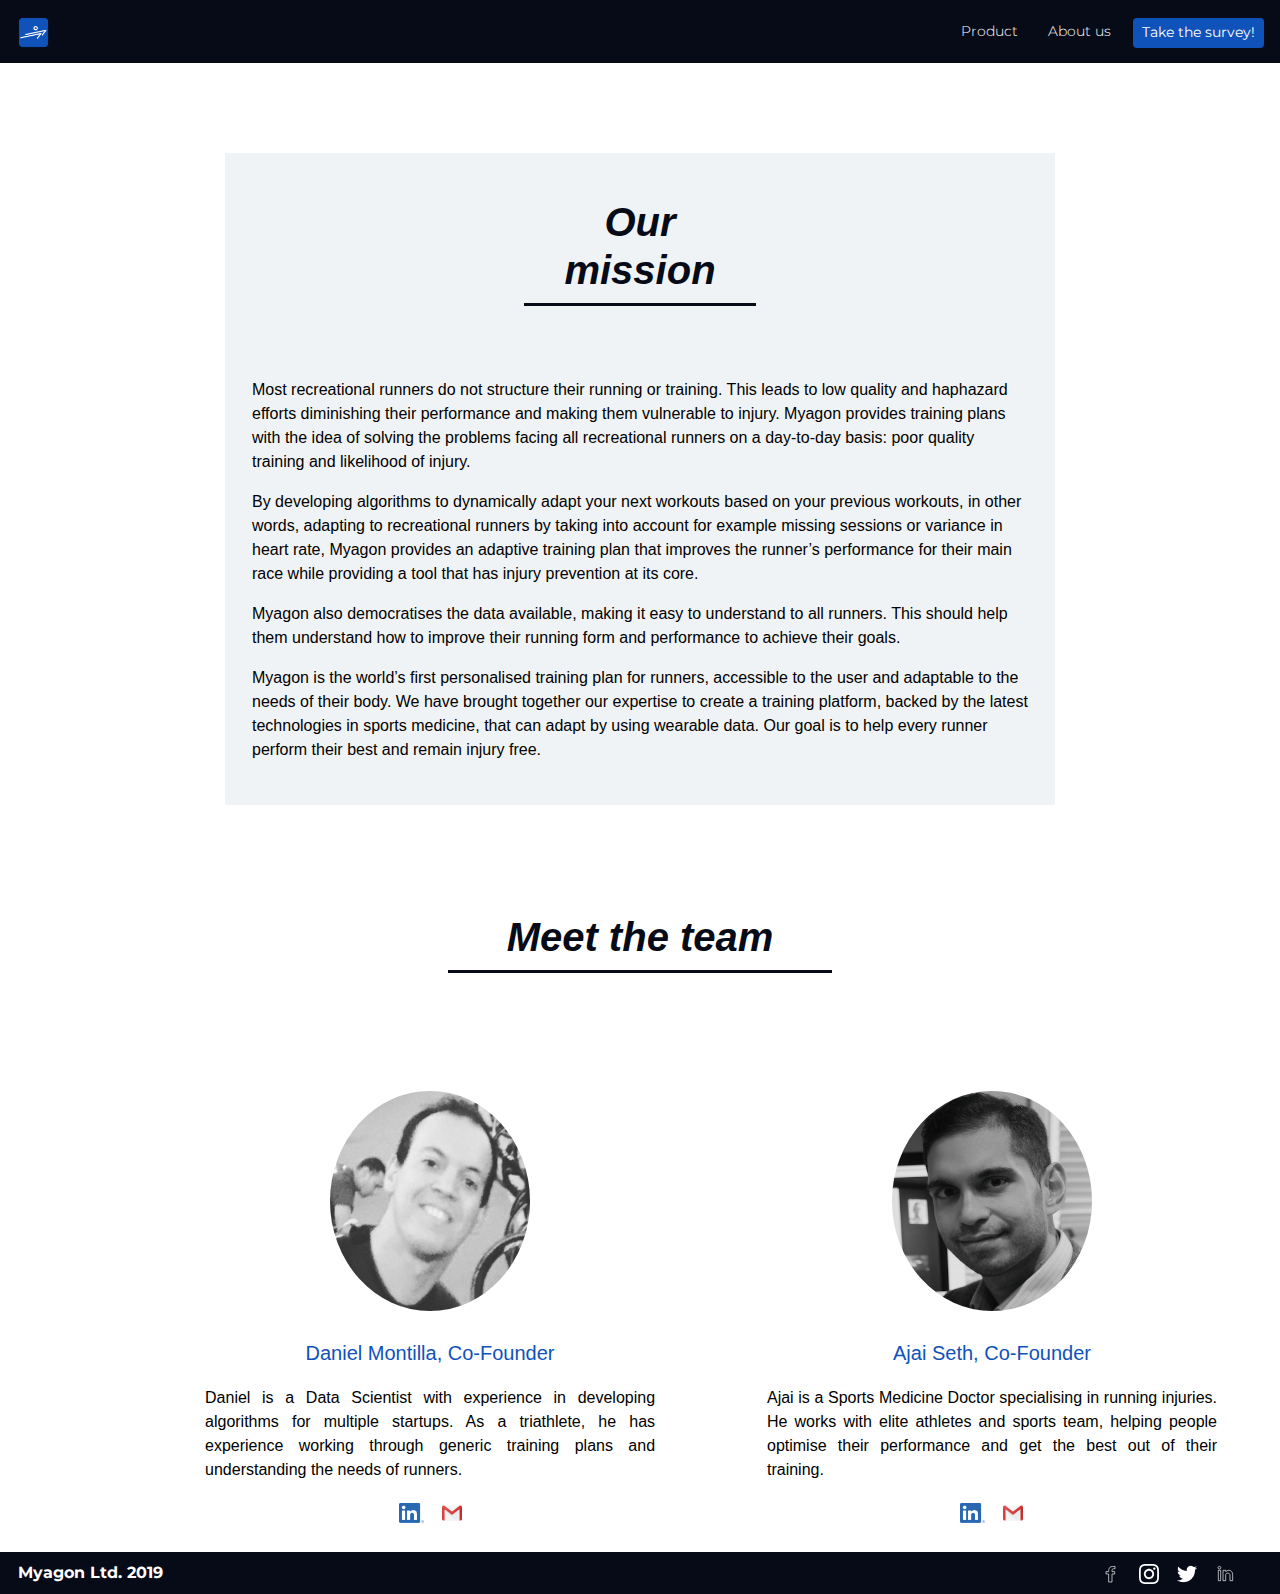
==== about.html @ dfbda368 "landing page v1" ====
<!DOCTYPE html>
<head>
    <meta charset="utf-8">
    <meta name="viewport" content="width=device-width, initial-scale=1">
    <title>Myagon - Your personal trainer</title>
    
    <!-- Global site tag (gtag.js) - Google Analytics -->
    <script async src="https://www.googletagmanager.com/gtag/js?id=UA-163768499-1"></script>
    <script>
    window.dataLayer = window.dataLayer || [];
    function gtag(){dataLayer.push(arguments);}
    gtag('js', new Date());

    gtag('config', 'UA-163768499-1');
    </script>

    <link rel="stylesheet" href="/static/css/styles.css">
    <link rel="stylesheet" href="/static/css/about_styles.css">
    <link rel="stylesheet" href="/static/css/bootstrap.css">
    <link rel="icon" type="image/ico" href="/static/favicon/MYAGON_icon.ico" size="32x32">
    <link href="https://fonts.googleapis.com/css?family=Montserrat&display=swap" rel="stylesheet">
</head>


<body>
    <header>
        <!-- Navbar definition -->
        
        <nav class="navbar navbar-expand-lg"> <!-- Denotes at which point the navigation bar expands from vertical to horizontal. medium screens is anything greater than 768px-->
            <a class="navbar-brand" id="brand-name" href="home.html"><img src="/static/favicon/MYAGON_icon.ico" height="35" width="35"></a> <!-- Website branding (can include logo) -->
            <button class="navbar-toggler navbar-dark" type="button" data-toggle="collapse" data-target="#main-navigation"> <!--  Denotes the toggle button for the collapsed menu. The piece data-toggle="collapse" defines that this will turn to a hamburger menu -->
                <span class="navbar-toggler-icon"></span> <!-- this creates the icon users click on to open the menu on smaller screens. -->
            </button>
            <div class="collapse navbar-collapse" id="main-navigation">
                <div class="navbar-nav">
                    <!-- General info landing page-->
                    <a class="nav-item nav-link" href="#intro">Product</a>
                    <a class="nav-item nav-link" href="about.html">About us</a>
                    <div class="form-row text-center">
                        <div class="col-12">
                            <a class="primary-btn-navbar" href="https://docs.google.com/forms/d/e/1FAIpQLSeyQ9nnLCrqpeifSd_fQcBGYjcGVMeEHm2gJLVse9myTKVlmw/viewform?usp=sf_link" target="_blank">Take the survey!</a>             
                        </div>  
                    </div>
                </div>
            </div>
        </nav>
    </header>

    <main>
        <section class="mission">
            <div class="mission-text">
                <h1 class="section-heading">Our mission</h1>
                <p class="mission-p">Most recreational runners do not structure their running or training. This leads to low quality and haphazard efforts diminishing their performance and making them vulnerable to injury. Myagon provides training plans with the idea of solving the problems facing all recreational runners on a day-to-day basis: poor quality training and likelihood of injury.</p>
                <p class="mission-p">By developing algorithms to dynamically adapt your next workouts based on your previous workouts, in other words, adapting to recreational runners by taking into account for example missing sessions or variance in heart rate, Myagon provides an adaptive training plan that improves the runner’s performance for their main race while providing a tool that has injury prevention at its core.</p>
                <p class="mission-p">Myagon also democratises the data available, making it easy to understand to all runners. This should help them understand how to improve their running form and performance to achieve their goals.</p>
                <p class="mission-p">Myagon is the world’s first personalised training plan for runners, accessible to the user and adaptable to the needs of their body. We have brought together our expertise to create a training platform, backed by the latest technologies in sports medicine, that can adapt by using wearable data. Our goal is to help every runner perform their best and remain injury free.</p>
            </div>
        </section>
        <section class="team">
            <h1 class="section-heading">Meet the team</h1>
            <div class="team-container">
                <div class="core-team">
                    {% load static %}
                    <div class="team-member-box">
                        <div class="flex-item-img"><img class="img-team" src="/static/img/dani-pic.jpg"></div>
                        <div class="flex-item-title">Daniel Montilla, Co-Founder</div>
                        <div class="flex-item-description">Daniel is a Data Scientist with experience in developing algorithms for multiple startups. As a triathlete, he has experience working through generic training plans and understanding the needs of runners.</div>
                        <div class="team-links-box">
                            <div class="social-icon"><a href="https://www.linkedin.com/in/daniel-montilla-navas/" target="_blank"><img class="icon-img-lin" src="/static/img/LI-In-Bug.png" alt="Linkedin profile"></a></div>
                            <div class="social-icon"><a href="mailto:dmontilla@myagon.io" target="_blank"><img class="icon-img-gmail" src="/static/img/logo-gmail-9987.png" alt="email address"></a></div>
                        </div>
                    </div>
                    <div class="team-member-box">
                        <div class="flex-item-img"><img class="img-team" src="/static/img/ajai-profile-pic.png"></div>
                        <div class="flex-item-title">Ajai Seth, Co-Founder</div>
                        <div class="flex-item-description">Ajai is a Sports Medicine Doctor specialising in running injuries. He
                            works with elite athletes and sports team, helping people optimise
                            their performance and get the best out of their training.</div>
                        <div class="team-links-box">
                            <div class="social-icon"><a href="https://www.linkedin.com/in/ajai-seth-02554455/?originalSubdomain=uk" target="_blank"><img class="icon-img-lin" src="/static/img/LI-In-Bug.png" alt="Linkedin profile"></a></div>
                            <div class="social-icon"><a href="mailto:aseth@myagon.io" target="_blank"><img class="icon-img-gmail" src="/static/img/logo-gmail-9987.png" alt="email address"></a></div>
                        </div>
                    </div>
                </div>
            </div>
        </section>
    </main>
    
    <!-- Footer -->
    <footer>
        <div class="footer-container">
            <div class="item-copyright">Myagon Ltd. 2019</div>
            <div class="social-links">
                <div class='social-icon'><a href="https://www.facebook.com/myagonUK" target="_blank"><img class='icon-img' src="/static/img/facebook-icon.svg"></a></div>
                <div class='social-icon'><a href="https://www.instagram.com/myagonuk" target="_blank"><img class='icon-img' src="/static/img/instagram-icon.svg"></a></div>
                <div class='social-icon'><a href="https://twitter.com/myagonUK" target="_blank"><img class='icon-img' src="/static/img/twitter.png"></a></div>
                <div class='social-icon'><a href="https://www.linkedin.com/company/myagon?trk=company_home_typeahead_result" target="_blank"><img class='icon-img' src="/static/img/linkedin-icon.svg"></a></div>
            </div>
        </div>
    </footer>
    <!-- Footer -->
    

    <script src="/static/js/main.js"></script>
    <script src="/static/js/jquery-3.4.1.min.js"></script>
    <script src="/static/js/bootstrap.min.js"></script>
    </body>


</html>
---- static/css/styles.css ----
:root {
  --main-font: 'Montserrat', 'Arial', sans-serif;
  --dark-blue: #070B17;
  --light-grey: #F0F3F5;
  --blue: #3150A5;
  --light-blue: #C7D5F9;
  --black: #000;
  --white: #FFF;
  --pink: #E03B75;
  --teal: #41D1FF;
  --blue-button: #0f52ba;
  --ratio: 9 / 16;
  --margin-top: cal(var()) 
  }

body, html {
  height: 100vh;
}

body {
  font-family: var(--main-font)
}

/* navbar section */
/*--- Navigation bar ---*/
.navbar {
  background-color: var(--dark-blue);
  z-index: 2;
}

#brand-name:hover {
  color: var(--white);
}

.nav-link,
.navbar-brand,
#contactdropdown {
  color: var(--white);
  cursor: pointer;
  font-family: var(--main-font);
  font-style: normal;
  font-weight: 300;
  font-size: 14px;
}

.nav-link {
  margin-right: 1em !important;
}

.nav-link:hover {
  color: var(--white);
}

.navbar-collapse {
  justify-content: flex-end;
}

.dropdown-menu{
  background-color: var(--dark-blue) !important;
}

.dropdown-item {
  font-family: var(--main-font) !important;
  font-size: 14px;
  color: var(--white) !important;
}

.dropdown-item:hover{
  color: var(--blue-5) !important;
}

.primary-btn-navbar {
  display: inline-block;
  margin-top: 0.5vh;
  padding: 0.5vh 1vh 0.5vh 1vh;
  background-color: var(--blue-button);
  color: var(--white);
  border-radius: 4px !important;
  font-size: 14px !important;
  font-family: var(--main-font);
}

.primary-btn-navbar:hover {
  box-shadow: 0px 2px 5px rgba(0, 0, 0, 0.25);
  color: var(--white);
  font-weight: bold;
}

@media screen and (max-width: 768px) {
  .primary-btn-navbar {
    margin-bottom: 1.5vh;
  }
}

/* video section */
.header-video {
  position: relative;
  background-color: var(--dark-blue);
  height: 100vh;
  min-height: 100%;
  width: 100%;
  overflow: hidden;
}

.header-video video {
  position: absolute;
  top: 50%;
  left: 50%;
  min-width: 100%;
  min-height: 100%;
  width: auto;
  height: auto;
  z-index: 0;
  -ms-transform: translateX(-50%) translateY(-50%);
  -moz-transform: translateX(-50%) translateY(-50%);
  -webkit-transform: translateX(-50%) translateY(-50%);
  transform: translateX(-50%) translateY(-50%);
}

.header-video .container {
  position: relative;
  z-index: 2;
}

.header-video .overlay {
  position: absolute;
  top: 0;
  left: 0;
  height: 100%;
  width: 100%;
  background-color: var(--dark-blue);
  opacity: 0.9;
  z-index: 1;
}

@media screen and (max-width: 768px) {
  .show-desktop-video {
    display: none;
  }
}

@media screen and (min-width: 768px) {
  .show-mobile-video {
    display: none;
  }
}

#main-logo {
  margin-top: 10vh;
  height: 180px;
  width: 500px;
}

#header-text {
  margin-top:10vh;
  font-family: var(--main-font);
  font-size: 34px;
  color: var(--white);
}

.primary-btn {
  display: inline-block;
  margin-top: 8vh;
  background-color: var(--white);
  color: var(--blue-button);
  border-radius: 14px !important;
  font-size: 28px !important;
  font-family: var(--main-font);
}

.primary-btn:hover {
  box-shadow: 0px 2px 5px rgba(0, 0, 0, 0.25);
  color: var(--blue-button);
  font-weight: bold;
}

.down-arrow-main {
  margin-top: 15vh;
  height: 50px;
  width: 50px;
}

/* fixing full-screen view for different heights */
@media screen and (max-height: 900px) {
  #main-logo {
    margin-top: 7vh;
  }

  #header-text {
    margin-top:7vh;
  }

  .primary-btn {
    margin-top: 9vh;
    font-size: 18px !important;
  }

  .down-arrow-main {
    margin-top: 12vh;
    height: 50px;
    width: 50px;
  }
  }

@media screen and (max-width: 768px) {
  #main-logo {
    margin-top: 5vh;
    height: 90px;
    width: 250px;
  }
  
  #header-text {
    margin-top: 5vh;
    font-size: 24px;
  }

  .primary-btn {
    margin-top: 9vh;
  }

  .down-arrow-main {
    margin-top: 12vh;
  }
}

/* methodology section */
#intro {
  background-color: var(--light-grey);
}

#methodology-title {
  max-width: 80vh;
  padding-top: 2rem;
  padding-bottom: 1rem;
  text-align: center;
  font-size: 48px;
  margin: 0 auto 1vh auto;
  font-style: italic;
}

.default-full-paragraph {
  margin: 2vh 20vh;
  font-size: 20px;
  font-family: var(--main-font);
  /* font-style: italic; */
}

@media screen and (max-width: 768px) {
  #methodology-title {
    font-size: 28px;
    margin: 0 auto 1rem auto;
    padding-bottom: 0rem;
  }

  .default-full-paragraph {
    margin: 0 3vh;
    font-size: 16px;
  }
}

.metho-container {
  color: #FFF;
  background-color: var(--light-grey);
  padding: 20px 0;
  display: flex;
  justify-content: center;
  flex-wrap: nowrap;
  align-items: center;
}

.metho-description {
  width: 90%;
  display: flex;
  flex-direction: row;
  justify-content: space-evenly;
}

@media screen and (max-width:768px) {
  .metho-description {
    flex-direction: column;
  }
}

.metho-detail-box {
  flex-direction: column;
  justify-content: center;
  margin: 0 5vh 0 5vh;
}

@media screen and (max-width:768px) {
  .metho-detail-box {
    margin: 0 2vh 0 2vh;
  }
}

.flex-item-img {
  margin-top: 2vh;
  display: block;
  text-align: center;
}

.img-description {
  -webkit-transform: scale(0.75); /* Saf3.1+, Chrome */
  -moz-transform: scale(0.75); /* FF3.5+ */
   -ms-transform: scale(0.75); /* IE9 */
    -o-transform: scale(0.75); /* Opera 10.5+ */
       transform: scale(0.75);
          /* IE6–IE9 */
          filter: progid:DXImageTransform.Microsoft.Matrix(M11=0.9999619230641713, M12=-0.008726535498373935, M21=0.008726535498373935, M22=0.9999619230641713,SizingMethod='auto expand');

  height: 220px;
  width: 220px;
        }

.flex-item-title {
  margin-top: 2vh;
  color: var(--dark-blue);
  font-size: 28px;
  text-align: center;
}

.flex-item-description {
  margin-top: 3vh;
  margin-bottom: 2vh;
  color: var(--black);
  font-size: 18px;
  text-align: justify;
}

.metho-button {
  padding-top: 3vh;
  padding-bottom: 5vh;
  text-align: center;
}

.secondary-btn-small {
  display: inline-block;
  margin: 0 auto 0 auto;
  /*margin-top: 10vh;*/ 
  background-color: var(--blue-button);
  color: var(--white);
  border-radius: 14px !important;
  font-size: 18px !important;
  font-style: italic;
  font-family: var(--main-font);
}

.secondary-btn-small:hover {
  /*box-shadow: 0px 2px 5px rgba(0, 0, 0, 0.25);*/
  color: var(--white);
  font-weight: bold;
  font-size: 18px !important;
}

@media screen and (max-width:768px) {

  .flex-item-title {
    margin-top: 1vh;
    font-size: 20px;
    font-weight: bold;
  }
}

/* survey call-to-action */

.survey-container {
  background-color: var(--dark-blue);
  padding: 10vh 10vh 10vh 10vh;
  display: flex;
  justify-content: center;
  flex-wrap: nowrap;
  align-items: center;
}

.survey-flexbox {
  width: 90%;
  display: flex;
  flex-direction: row;
  justify-content: center;
  align-items: center;
}

@media screen and (max-width:768px) {
  .survey-container {
    padding: 2vh;
  }

  .survey-flexbox {
    width: 100%;
  }
}

.secondary-btn {
  display: inline-block;
  /*margin-top: 10vh;*/ 
  background-color: var(--white);
  color: var(--blue-button);
  border-radius: 14px !important;
  font-size: 40px !important;
  font-style: italic;
  font-family: var(--main-font);
}

.secondary-btn:hover {
  /*box-shadow: 0px 2px 5px rgba(0, 0, 0, 0.25);*/
  font-weight: 600;
}

.flexbox-message {
  margin: 2vh 10vh 2vh 10vh;
}

.img-megaphone {
  margin-right: 4vh;
  height: 64px;
  width: 64px;
}

.message-headline {
  font-size: 40px;
  color: var(--white);
  font-weight: bold;
  padding-bottom: 3vh;
  padding-left: 4vh;
}

.message-text {
  font-size: 20px;
  color: var(--white);
}

@media screen and (max-width:768px) {
  .survey-flexbox {
    margin-top: 1vh;
    display: block;
    flex-direction: column;
    text-align: center;
  }

  .flexbox-message {
    margin: 1vh 0 3vh 0;
    padding-bottom: 2vh;
  }

  .img-megaphone {
    height: 50px;
    width: 50px;
  }

  .message-headline {
    font-size: 28px;
  }

  .message-text {
    font-size: 18px;
  }
}

/* Footer */
.footer-container {
  
  padding-top: 1vh;
  padding-bottom: 1vh;
  display: flex;
  justify-content: space-between;
  align-items: center;
  background-color: var(--dark-blue);
}

.item-copyright {
  margin-left: 2vh;
  font-family: var(--main-font);
  font-size: 16px;
  color: var(--white);
  font-weight: bold;
}

.social-links {
  margin-right: 4vh;
  display: flex;
  justify-content: flex-end;
}

.social-icon {
  margin-left: 1vh;
  margin-right: 1vh;
}

.icon-img {
  height: 20px;
  width: 20px;
}
---- static/css/about_styles.css ----
:root {
    --main-font: 'Montserrat', 'Arial', sans-serif;
    --dark-blue: #070B17;
    --light-grey: #F0F3F5;
    --blue: #3150A5;
    --light-blue: #C7D5F9;
    --black: #000;
    --white: #FFF;
    --pink: #E03B75;
    --teal: #41D1FF;
    --blue-button: #0f52ba;
    --ratio: 9 / 16;
    --margin-top: cal(var()) 
    }

/* Global configuration */
  
  body, html {
    height: 100vh;
  }
  
  body {
    font-family: var(--main-font)
  }

  .section-heading {
    max-width: 30%;
    margin: 0 auto 8vh auto;
    padding-top: 2vh;
    padding-bottom: 1vh;
    font-size: 40px;
    font-style: italic;
    font-weight: bold;
    text-align: center;
    color: var(--dark-blue);
    border-bottom: 0.2rem solid var(--dark-blue);
  }

  @media screen and (max-width: 768px) {
    .section-heading {
      max-width: 70%;
      margin-bottom: 3vh;
      font-size: 30px;

    }
  }
  /* Mission section */
  .mission {
    margin: 10vh 25vh 10vh 25vh;
    background-color: var(--light-grey);
    padding: 3vh;
  }

  .mission-text {
    color: var(--black);
  }

  @media screen and (max-width:768px) {
    .mission {
      margin: 5vh 5vh;
    }
  }
  /* Team section */
  .team {
      background-color: var(--white);
  }

  .team-container {
    color: #FFF;
    padding: 10px 0;
    display: flex;
    justify-content: center;
    flex-wrap: nowrap;
    align-items: center;
  }
  
  .core-team {
    margin: 2vh;
    width: 140vh;
    display: flex;
    flex-direction: row;
    justify-content: space-between;
    justify-items: center;
  }
  
  @media screen and (max-width:768px) {
    .core-team {
      flex-direction: column;
      margin-top: 0vh;
    }
  }
  
  .team-member-box {
    flex-direction: column;
    justify-content: space-evenly;
    align-items: center;
    flex: initial;
    width: 60vh;
    padding: 0 5vh 0 5vh;
  }
  
  @media screen and (max-width:768px) {
    .team-member-box {
      margin: 3vh 2vh 0 2vh;
    }
  }
  
  .img-team {
    height: 220px;
    width: 200px;
    text-align: center;
    border-radius: 50%;
  }

  .flex-item-title {
    margin-top: 3vh;
    color: var(--blue-button);
    font-size: 20px;
  }
  
  .flex-item-description {
    margin-top: 2vh;
    margin-bottom: 2vh;
    color: var(--black);
    font-size: 16px;
  }

  @media screen and (max-width:768px) {
    .flex-item-description {
      margin-left: 2vh;
      margin-right: 4vh;
    }  
  }

  .team-links-box {
    display: flex;
    flex-direction: row;
    justify-content: center;
    align-items: center;
    flex: initial;
  }


  .icon-img-lin {
    height: 20px;
    width: 25px;
  }

  .icon-img-gmail {
    height: 20px;
    widows: 20px;
  }
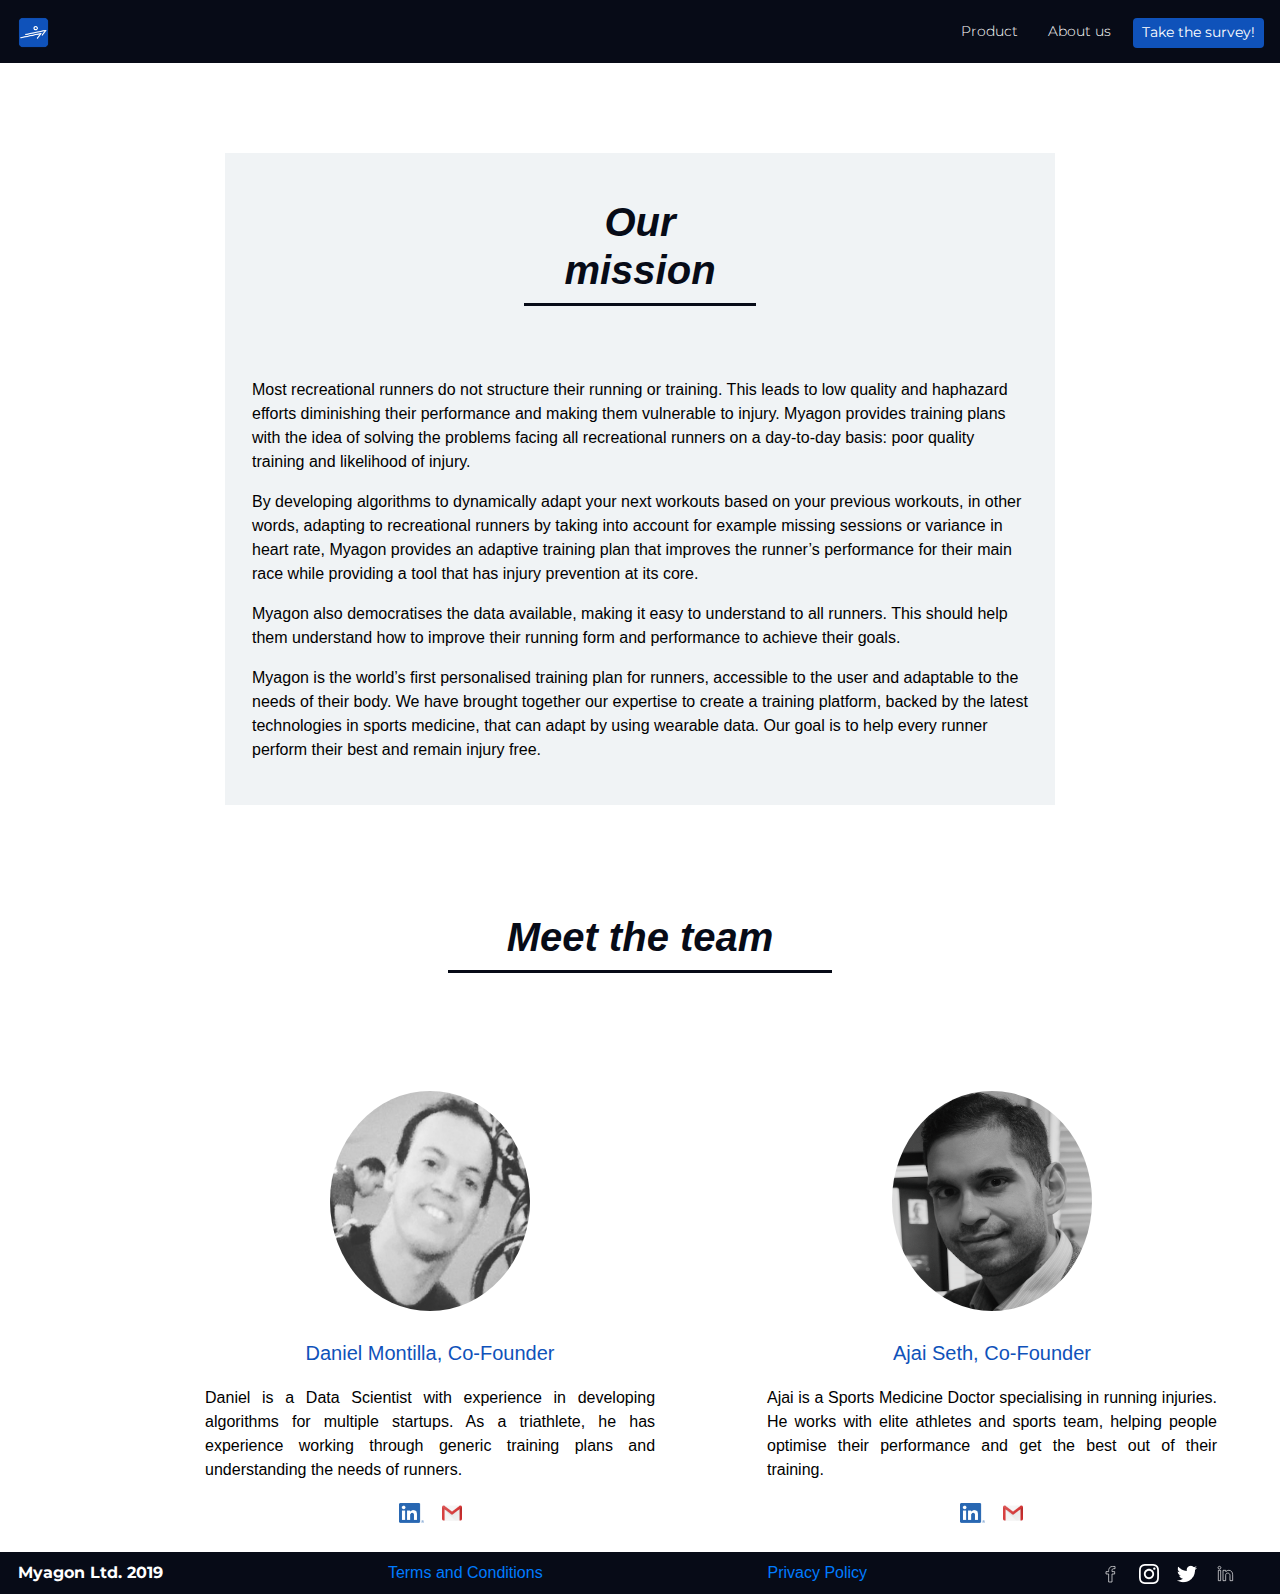
==== commit 71ae01c5: "modified url links" ====
--- a/about.html
+++ b/about.html
@@ -27,14 +27,14 @@
         <!-- Navbar definition -->
         
         <nav class="navbar navbar-expand-lg"> <!-- Denotes at which point the navigation bar expands from vertical to horizontal. medium screens is anything greater than 768px-->
-            <a class="navbar-brand" id="brand-name" href="home.html"><img src="/static/favicon/MYAGON_icon.ico" height="35" width="35"></a> <!-- Website branding (can include logo) -->
+            <a class="navbar-brand" id="brand-name" href="index.html"><img src="/static/favicon/MYAGON_icon.ico" height="35" width="35"></a> <!-- Website branding (can include logo) -->
             <button class="navbar-toggler navbar-dark" type="button" data-toggle="collapse" data-target="#main-navigation"> <!--  Denotes the toggle button for the collapsed menu. The piece data-toggle="collapse" defines that this will turn to a hamburger menu -->
                 <span class="navbar-toggler-icon"></span> <!-- this creates the icon users click on to open the menu on smaller screens. -->
             </button>
             <div class="collapse navbar-collapse" id="main-navigation">
                 <div class="navbar-nav">
                     <!-- General info landing page-->
-                    <a class="nav-item nav-link" href="#intro">Product</a>
+                    <a class="nav-item nav-link" href="index.html#intro">Product</a>
                     <a class="nav-item nav-link" href="about.html">About us</a>
                     <div class="form-row text-center">
                         <div class="col-12">
@@ -90,6 +90,8 @@
     <footer>
         <div class="footer-container">
             <div class="item-copyright">Myagon Ltd. 2019</div>
+            <div class="item-legal"><a class="nav-item nav-link-footer" href="terms-conditions.html">Terms and Conditions</a></div>
+            <div class="item-legal"><a class="nav-item nav-link-footer" href="policy.html">Privacy Policy</a></div>
             <div class="social-links">
                 <div class='social-icon'><a href="https://www.facebook.com/myagonUK" target="_blank"><img class='icon-img' src="/static/img/facebook-icon.svg"></a></div>
                 <div class='social-icon'><a href="https://www.instagram.com/myagonuk" target="_blank"><img class='icon-img' src="/static/img/instagram-icon.svg"></a></div>
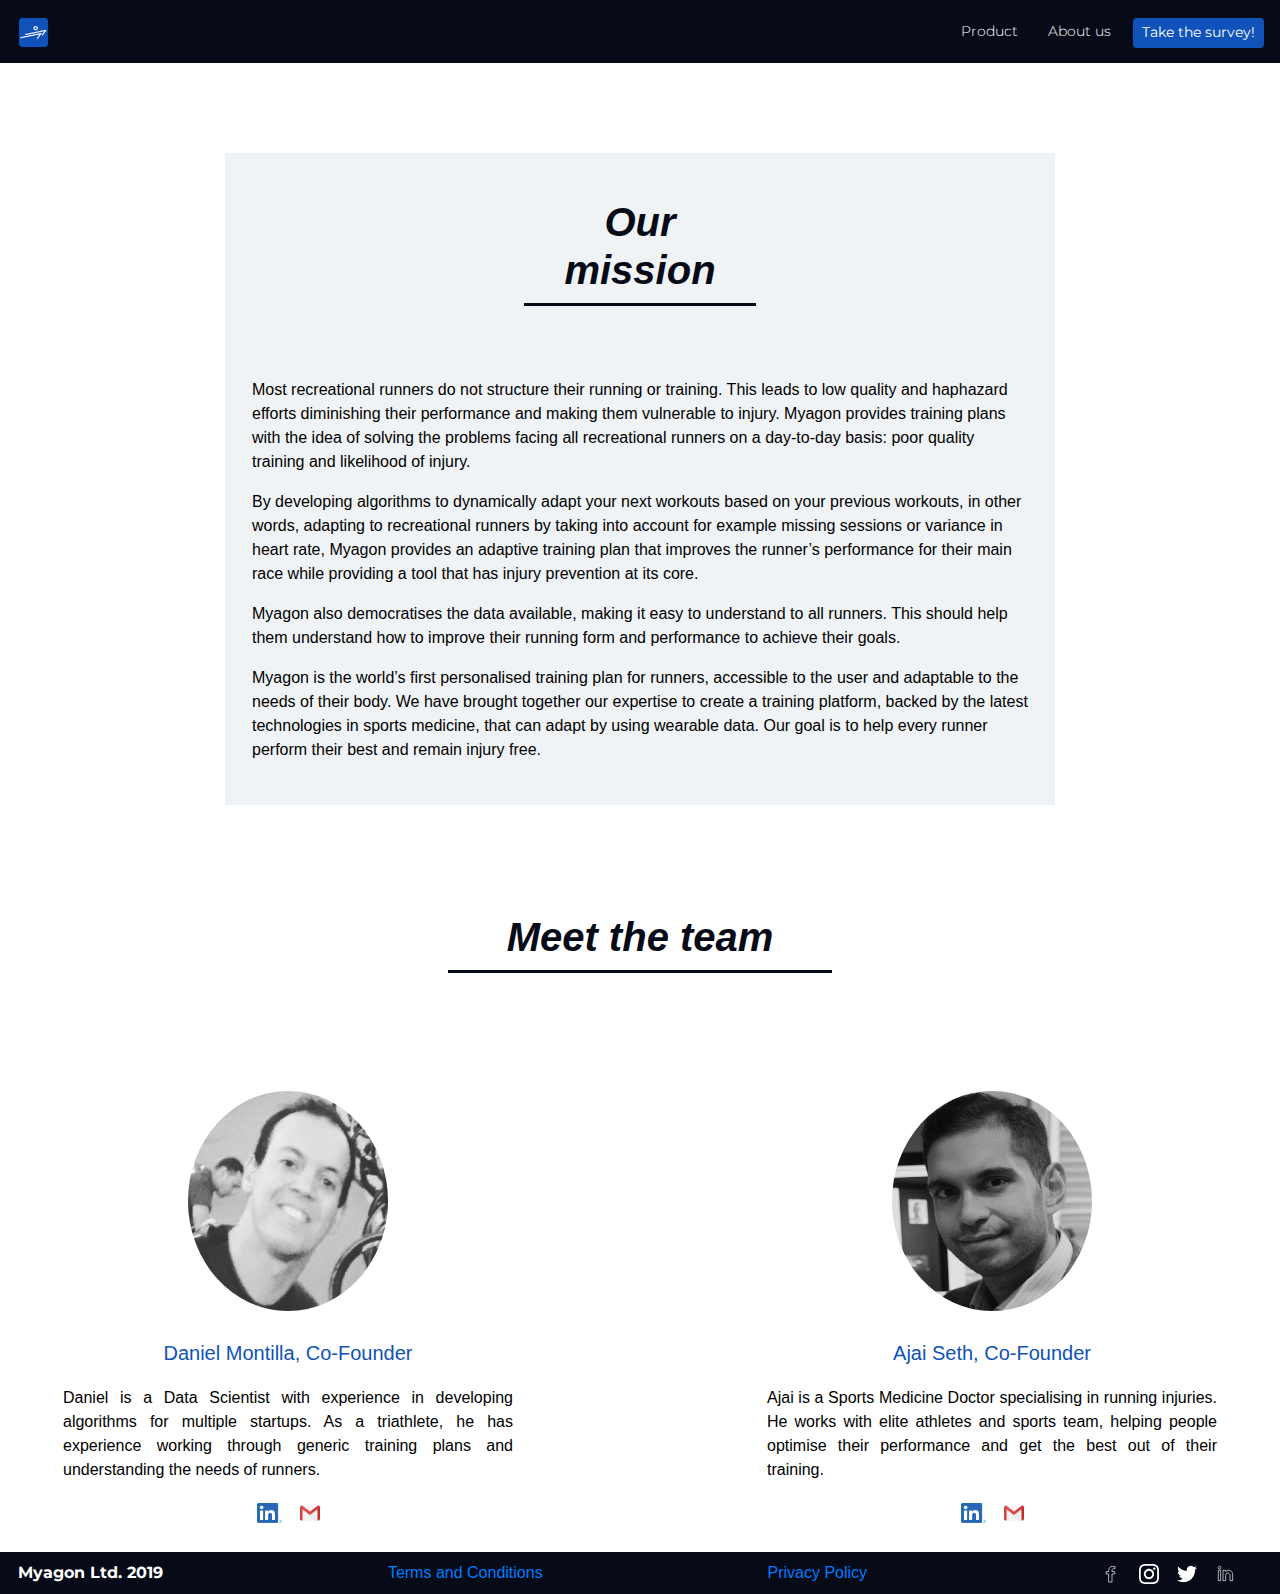
==== commit a8e86889: "modified static files path in html" ====
--- a/about.html
+++ b/about.html
@@ -14,10 +14,10 @@
     gtag('config', 'UA-163768499-1');
     </script>
 
-    <link rel="stylesheet" href="/static/css/styles.css">
-    <link rel="stylesheet" href="/static/css/about_styles.css">
-    <link rel="stylesheet" href="/static/css/bootstrap.css">
-    <link rel="icon" type="image/ico" href="/static/favicon/MYAGON_icon.ico" size="32x32">
+    <link rel="stylesheet" href="static/css/styles.css">
+    <link rel="stylesheet" href="static/css/about_styles.css">
+    <link rel="stylesheet" href="static/css/bootstrap.css">
+    <link rel="icon" type="image/ico" href="static/favicon/MYAGON_icon.ico" size="32x32">
     <link href="https://fonts.googleapis.com/css?family=Montserrat&display=swap" rel="stylesheet">
 </head>
 
@@ -27,7 +27,7 @@
         <!-- Navbar definition -->
         
         <nav class="navbar navbar-expand-lg"> <!-- Denotes at which point the navigation bar expands from vertical to horizontal. medium screens is anything greater than 768px-->
-            <a class="navbar-brand" id="brand-name" href="index.html"><img src="/static/favicon/MYAGON_icon.ico" height="35" width="35"></a> <!-- Website branding (can include logo) -->
+            <a class="navbar-brand" id="brand-name" href="index.html"><img src="static/favicon/MYAGON_icon.ico" height="35" width="35"></a> <!-- Website branding (can include logo) -->
             <button class="navbar-toggler navbar-dark" type="button" data-toggle="collapse" data-target="#main-navigation"> <!--  Denotes the toggle button for the collapsed menu. The piece data-toggle="collapse" defines that this will turn to a hamburger menu -->
                 <span class="navbar-toggler-icon"></span> <!-- this creates the icon users click on to open the menu on smaller screens. -->
             </button>
@@ -60,25 +60,24 @@
             <h1 class="section-heading">Meet the team</h1>
             <div class="team-container">
                 <div class="core-team">
-                    {% load static %}
                     <div class="team-member-box">
-                        <div class="flex-item-img"><img class="img-team" src="/static/img/dani-pic.jpg"></div>
+                        <div class="flex-item-img"><img class="img-team" src="static/img/dani-pic.jpg"></div>
                         <div class="flex-item-title">Daniel Montilla, Co-Founder</div>
                         <div class="flex-item-description">Daniel is a Data Scientist with experience in developing algorithms for multiple startups. As a triathlete, he has experience working through generic training plans and understanding the needs of runners.</div>
                         <div class="team-links-box">
-                            <div class="social-icon"><a href="https://www.linkedin.com/in/daniel-montilla-navas/" target="_blank"><img class="icon-img-lin" src="/static/img/LI-In-Bug.png" alt="Linkedin profile"></a></div>
-                            <div class="social-icon"><a href="mailto:dmontilla@myagon.io" target="_blank"><img class="icon-img-gmail" src="/static/img/logo-gmail-9987.png" alt="email address"></a></div>
+                            <div class="social-icon"><a href="https://www.linkedin.com/in/daniel-montilla-navas/" target="_blank"><img class="icon-img-lin" src="static/img/LI-In-Bug.png" alt="Linkedin profile"></a></div>
+                            <div class="social-icon"><a href="mailto:dmontilla@myagon.io" target="_blank"><img class="icon-img-gmail" src="static/img/logo-gmail-9987.png" alt="email address"></a></div>
                         </div>
                     </div>
                     <div class="team-member-box">
-                        <div class="flex-item-img"><img class="img-team" src="/static/img/ajai-profile-pic.png"></div>
+                        <div class="flex-item-img"><img class="img-team" src="static/img/ajai-profile-pic.png"></div>
                         <div class="flex-item-title">Ajai Seth, Co-Founder</div>
                         <div class="flex-item-description">Ajai is a Sports Medicine Doctor specialising in running injuries. He
                             works with elite athletes and sports team, helping people optimise
                             their performance and get the best out of their training.</div>
                         <div class="team-links-box">
-                            <div class="social-icon"><a href="https://www.linkedin.com/in/ajai-seth-02554455/?originalSubdomain=uk" target="_blank"><img class="icon-img-lin" src="/static/img/LI-In-Bug.png" alt="Linkedin profile"></a></div>
-                            <div class="social-icon"><a href="mailto:aseth@myagon.io" target="_blank"><img class="icon-img-gmail" src="/static/img/logo-gmail-9987.png" alt="email address"></a></div>
+                            <div class="social-icon"><a href="https://www.linkedin.com/in/ajai-seth-02554455/?originalSubdomain=uk" target="_blank"><img class="icon-img-lin" src="static/img/LI-In-Bug.png" alt="Linkedin profile"></a></div>
+                            <div class="social-icon"><a href="mailto:aseth@myagon.io" target="_blank"><img class="icon-img-gmail" src="static/img/logo-gmail-9987.png" alt="email address"></a></div>
                         </div>
                     </div>
                 </div>
@@ -93,19 +92,19 @@
             <div class="item-legal"><a class="nav-item nav-link-footer" href="terms-conditions.html">Terms and Conditions</a></div>
             <div class="item-legal"><a class="nav-item nav-link-footer" href="policy.html">Privacy Policy</a></div>
             <div class="social-links">
-                <div class='social-icon'><a href="https://www.facebook.com/myagonUK" target="_blank"><img class='icon-img' src="/static/img/facebook-icon.svg"></a></div>
-                <div class='social-icon'><a href="https://www.instagram.com/myagonuk" target="_blank"><img class='icon-img' src="/static/img/instagram-icon.svg"></a></div>
-                <div class='social-icon'><a href="https://twitter.com/myagonUK" target="_blank"><img class='icon-img' src="/static/img/twitter.png"></a></div>
-                <div class='social-icon'><a href="https://www.linkedin.com/company/myagon?trk=company_home_typeahead_result" target="_blank"><img class='icon-img' src="/static/img/linkedin-icon.svg"></a></div>
+                <div class='social-icon'><a href="https://www.facebook.com/myagonUK" target="_blank"><img class='icon-img' src="static/img/facebook-icon.svg"></a></div>
+                <div class='social-icon'><a href="https://www.instagram.com/myagonuk" target="_blank"><img class='icon-img' src="static/img/instagram-icon.svg"></a></div>
+                <div class='social-icon'><a href="https://twitter.com/myagonUK" target="_blank"><img class='icon-img' src="static/img/twitter.png"></a></div>
+                <div class='social-icon'><a href="https://www.linkedin.com/company/myagon?trk=company_home_typeahead_result" target="_blank"><img class='icon-img' src="static/img/linkedin-icon.svg"></a></div>
             </div>
         </div>
     </footer>
     <!-- Footer -->
     
 
-    <script src="/static/js/main.js"></script>
-    <script src="/static/js/jquery-3.4.1.min.js"></script>
-    <script src="/static/js/bootstrap.min.js"></script>
+    <script src="static/js/main.js"></script>
+    <script src="static/js/jquery-3.4.1.min.js"></script>
+    <script src="static/js/bootstrap.min.js"></script>
     </body>
 
 
--- a/static/css/styles.css
+++ b/static/css/styles.css
@@ -489,4 +489,132 @@
 .icon-img {
   height: 20px;
   width: 20px;
+}
+
+.section-heading {
+  max-width: 30%;
+  margin: 0 auto 8vh auto;
+  padding-top: 2vh;
+  padding-bottom: 1vh;
+  font-size: 40px;
+  font-style: italic;
+  font-weight: bold;
+  text-align: center;
+  color: var(--dark-blue);
+  border-bottom: 0.2rem solid var(--dark-blue);
+}
+
+@media screen and (max-width: 768px) {
+  .section-heading {
+    max-width: 70%;
+    margin-bottom: 3vh;
+    font-size: 30px;
+
+  }
+}
+/* Mission section */
+.mission {
+  margin: 10vh 25vh 10vh 25vh;
+  background-color: var(--light-grey);
+  padding: 3vh;
+}
+
+.mission-text {
+  color: var(--black);
+}
+
+@media screen and (max-width:768px) {
+  .mission {
+    margin: 5vh 5vh;
+  }
+}
+/* Team section */
+.team {
+    background-color: var(--white);
+}
+
+.team-container {
+  color: #FFF;
+  padding: 10px 0;
+  display: flex;
+  justify-content: center;
+  flex-wrap: nowrap;
+  align-items: center;
+}
+
+.core-team {
+  margin: 2vh;
+  width: 140vh;
+  display: flex;
+  flex-direction: row;
+  justify-content: space-between;
+  justify-items: center;
+}
+
+@media screen and (max-width:768px) {
+  .core-team {
+    flex-direction: column;
+    margin-top: 0vh;
+  }
+}
+
+.team-member-box {
+  flex-direction: column;
+  justify-content: space-evenly;
+  align-items: center;
+  flex: initial;
+  width: 60vh;
+  padding: 0 5vh 0 5vh;
+}
+
+@media screen and (max-width:768px) {
+  .team-member-box {
+    margin: 3vh 2vh 0 2vh;
+  }
+}
+
+.img-team {
+  height: 220px;
+  width: 200px;
+  text-align: center;
+  border-radius: 50%;
+}
+
+.flex-item-title {
+  margin-top: 3vh;
+  color: var(--blue-button);
+  font-size: 20px;
+}
+
+.flex-item-description {
+  margin-top: 2vh;
+  margin-bottom: 2vh;
+  color: var(--black);
+  font-size: 16px;
+}
+
+@media screen and (max-width:768px) {
+  .flex-item-description {
+    margin-left: 2vh;
+    margin-right: 4vh;
+  }  
+}
+
+.team-links-box {
+  display: flex;
+  flex-direction: row;
+  justify-content: center;
+  align-items: center;
+  flex: initial;
+}
+
+
+.icon-img-lin {
+  height: 20px;
+  width: 25px;
+}
+
+.icon-img-gmail {
+  height: 20px;
+  widows: 20px;
 }